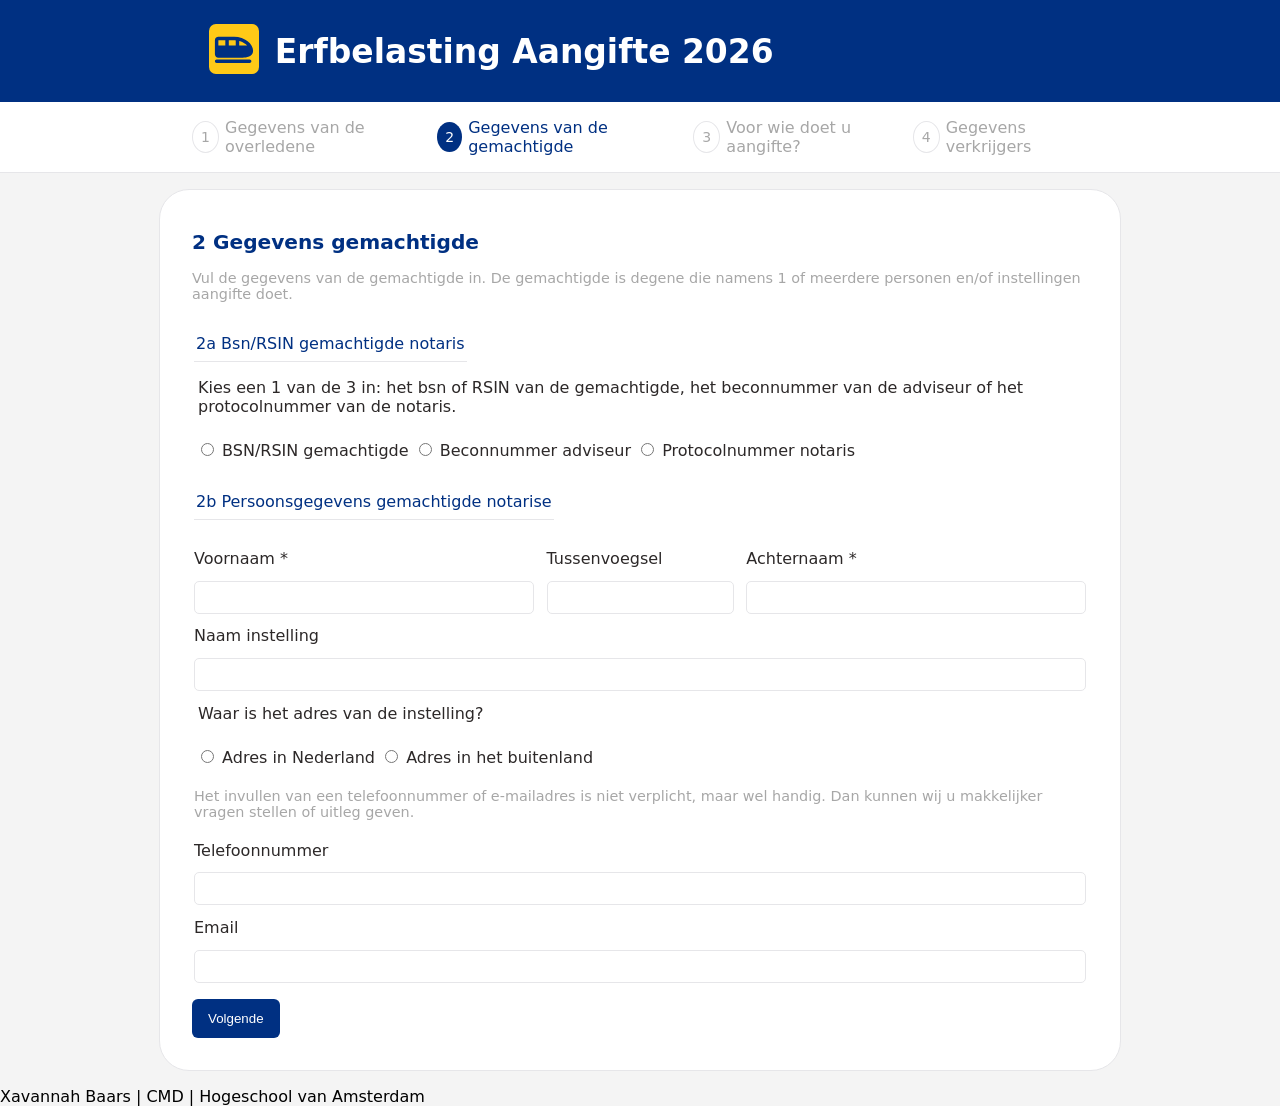
==== pagina2.html @ ca13d6fc "push 3" ====
<!DOCTYPE html>
<html lang="en">
<head>
    <meta charset="UTF-8">
    <meta name="viewport" content="width=device-width, initial-scale=1.0">
    <title>Erfbelasting Aangifte</title>
    <link rel="stylesheet" href="style-test.css">
</head>
<body>
    <header>
        <ul class="header">
        <li><img src="train-svgrepo-com.svg" alt="Logo" class="logo"></li>
        <li><h1>Erfbelasting Aangifte 2026</h1></li>
        </ul>
    </header>
    <main>
        <div class="achtergrond-navigatie">
            <ul class="navigatie">
                <li><a href="index.html"><div class="number">1</div><div class="hide-text">Gegevens van de overledene</div></a></li>
                <li><a href="pagina2.html" class="active"><div class="number">2</div><div class="hide-text">Gegevens van de gemachtigde</div></a></li>
                <li><a href="pagina3.html"><div class="number">3</div><div class="hide-text">Voor wie doet u aangifte?</div></a></li>
                <li><a href="pagina4.html"><div class="number">4</div><div class="hide-text">Gegevens verkrijgers</div></a></li>
            </ul>
        </div>
        <form action="pagina3.html">
            <!-- 2 Gegevens gemachtigde --> 
                <h2>2 Gegevens gemachtigde</h2>
                <p class="sectie-omschrijving">Vul de gegevens van de gemachtigde in. De gemachtigde is degene die namens 1 of meerdere personen en/of instellingen aangifte doet.</p>
                    <!-- 2a bsn gemachtigde notaris -->

                        <fieldset class="inner-section-fieldset">
                            <legend>2a Bsn/RSIN gemachtigde notaris</legend>
                            <!-- <p class="sectie-omschrijving">Kies een 1 van de 3 in: het bsn of RSIN van de gemachtigde, het beconnummer van de adviseur of het protocolnummer van de notaris.</p> -->

                            <fieldset class="in-form">
                                <legend>Kies een 1 van de 3 in: het bsn of RSIN van de gemachtigde, het beconnummer van de adviseur of het protocolnummer van de notaris.</legend>
                                <label><input type="radio" name="rol" id="rol_bsn"> BSN/RSIN gemachtigde</label>
                                <label><input type="radio" name="rol" id="rol_becon"> Beconnummer adviseur</label>
                                <label><input type="radio" name="rol" id="rol_protocol"> Protocolnummer notaris</label>
                            </fieldset>

                            <div class="input-block" id="blok_bsn">
                                <label for="bsn_gemachtigde">BSN/RSIN gemachtigde *</label>
                                <input type="number" id="bsn_gemachtigde">
                            </div>

                            <div class="input-block" id="blok_becon">
                                <label for="beconnummer_gemachtigde">Beconnummer adviseur *</label>
                                <input type="number" id="beconnummer_gemachtigde">
                            </div>

                            <div class="input-block" id="blok_protocol">
                                <label for="protocolnummer_notaris_gemachtigde">Protocolnummer notaris *</label>
                                <input type="number" id="protocolnummer_notaris_gemachtigde">
                            </div>
                        </fieldset>

                    </fieldset>

                    <!-- 2b persoonsgegevens gemachtigde notarise -->
                    <fieldset class="inner-section-fieldset">
                        <legend>2b Persoonsgegevens gemachtigde notarise</legend>

                        <div class="naam-gemachtigde">
                        <label for="voornaam_gemachtigde">Voornaam *</label>
                        <input type="text" id="voornaam_gemachtigde" required> 

                        <label for="tussenvoegsel_gemachtigde">Tussenvoegsel</label>
                        <input type="text" id="tussenvoegsel_gemachtigde"> 

                        <label for="achternaam_gemachtigde">Achternaam *</label>
                        <input type="text" id="achternaam_gemachtigde" required> 
                        </div>

                        <label for="naaminstelling_gemachtigde">Naam instelling</label>
                        <input type="text" id="naaminstelling_gemachtigde" required>

                        <fieldset class="in-form">
                                <legend>Waar is het adres van de instelling?</legend>
                                <label><input type="radio" name="adres" id="adres_nl"> Adres in Nederland</label>
                                <label><input type="radio" name="adres" id="adres_buitenland"> Adres in het buitenland</label>
                        </fieldset>

                        <fieldset class="extravragen4">
                            <legend>Adres in Nederland</legend>
                                
                            <label for="straatnaam_gemachtigde_nl">Straatnaam</label>
                            <input type="text" id="straatnaam_gemachtigde_nl"> 

                            <label for="huisnummer_gemachtigde_nl">Huisnummer</label>
                            <input type="number" id="huisnummer_gemachtigde_nl">

                            <label for="toevoeging_gemachtigde_nl">Toevoeging</label>
                            <input type="text" id="toevoeging_gemachtigde_nl"> 

                            <label for="postcode_gemachtigde_nl">Postcode</label>
                            <input type="number" id="postcode_gemachtigde_nl"> 

                            <label for="woonplaats_gemachtigde_nl">Woonplaats</label>
                            <input type="text" id="woonplaats_gemachtigde_nl"> 
                        </fieldset>

                        <fieldset class="extravragen5">
                            <legend>Adres in het buitenland</legend>
                                
                            <label for="straatnaam_gemachtigde_buitenland">Straatnaam</label>
                            <input type="text" id="straatnaam_gemachtigde_buitenland"> 

                            <label for="huisnummer_gemachtigde_buitenland">Huisnummer</label>
                            <input type="number" id="huisnummer_gemachtigde_buitenland">

                            <label for="postcode_gemachtigde_buitenland">Postcode</label>
                            <input type="number" id="postcode_gemachtigde_buitenland"> 

                            <label for="woonplaats_gemachtigde_buitenland">Landcode</label>
                            <input type="text" id="woonplaats_gemachtigde_buitenland" maxlength="3"> 
                        </fieldset>

                        <p class="sectie-omschrijving">Het invullen van een telefoonnummer of e-mailadres is niet verplicht, maar wel handig. Dan kunnen wij u makkelijker vragen stellen of uitleg geven.</p>

                        <label for="telefoon_gemachtigde">Telefoonnummer</label>
                        <input type="tel" id="telefoon_gemachtigde">  
                            
                        <label for="email_gemachtigde">Email</label>
                        <input type="email" id="email_gemachtigde"> 
                    </fieldset>
                
                <button>Volgende</button>
        </form>
    </main>
    <footer>Xavannah Baars | CMD | Hogeschool van Amsterdam</footer>
</body>
</html>
---- style-test.css ----
:root {
    /* Kleuren */
    --ns-blauw: #003082;
    --ns-geel: #FFC917;

    --ns-accent-blauw: #0f67d4;
    --ns-accent-rood: #c53148;
    --ns-accent-groen: #3B6D11;

    --text-licht: #FFFFFF;
    --text-grijs: #a7a7a7;
    --text-donker: #2c2828;

    --border-kleur: #e6e6e9;
    --achtergond-navigatie: #ffffff;

    /* Randen */
    --border: 1.5px solid var(--border-kleur);
}

/* Main styling */
body {
    margin: 0;
    font-family: system-ui, Arial, sans-serif;
    background-color: #f4f4f4;
}

ul {
    list-style-type: none;
}

a {
    text-decoration: none;
}

/* Header styling */
header {
    background: var(--ns-blauw);
    padding: 1rem;
}

header ul {
    display: flex;
    align-items: center;
    gap: 1rem;
    padding: 0;
}

header img {
    width: 50px;
    height: 50px;
}

header h1 {
    color: var(--text-licht);
    margin: 0;
    font-size: clamp(1.80rem, calc(1.714rem + 0.429vw), 2.25rem); /* gemaakt met font clamp generator */
}

/* Navigatie styling */
.achtergrond-navigatie {
    border-bottom: var(--border);
    position: sticky;
    background-color: var(--achtergond-navigatie);
    top: 0;
    z-index: 1000; 
}

ul.navigatie {
    padding: 1rem 0;
    display: flex;
    justify-content: space-around;
    align-items: center;
    gap: 1rem;
    width: 70%;
    margin: 0 auto;
}

ul.navigatie li a {
    display: flex;
    align-items: center;
    gap: 6px;
}

ul .number {
    width: 30px;
    height: 30px;
    border-radius: 50%;
    color: var(--text-grijs);
    border: var(--border);
    display: flex;
    align-items: center;
    justify-content: center;
    font-size: 14px;
}

ul .hide-text {
    text-indent: -9999px;
    color: var(--text-grijs);
    font-weight: 500;
}

.navigatie li a.active .number {
    background: var(--ns-blauw);
    color: var(--text-licht);
    border: none;
}

.navigatie li a.active .hide-text {
    color: var(--ns-blauw);
}

/* Form styling */

form, fieldset.extravragen1, fieldset.extravragen2, fieldset.extravragen3, fieldset.extravragen4, fieldset.extravragen5 {
    background-color: var(--achtergond-navigatie);
    border: var(--border);
    border-radius: 30px;
    padding: 1rem;
    margin: 1rem 0;
}

form {
    padding: 2rem;
}

h2 {
    color: var(--ns-blauw);
    font-weight: 600; 
    font-size: clamp(1.10rem, calc(1.048rem + 0.262vw), 1.38rem);  
    margin: 0;
    padding: 0.5rem 0;
}

.sectie-omschrijving {
    color: var(--text-grijs);
    font-size: 0.9rem;
    margin: 0.5rem 0;
}

fieldset.inner-section-fieldset {
    padding: 1rem;
    margin-top: 2rem;
    display: flex;
    flex-direction: column;
    gap: 0.8em;
}

fieldset.inner-section-fieldset legend{
    font-size: 1rem;
    font-weight: 500;    
    color: var(--ns-blauw);
    padding-bottom: 0.5rem;
    margin: 1rem 0 1rem 0;
    border-bottom: var(--border);
}

fieldset.inner-section-fieldset, fieldset.in-form {
    border: none;
    padding: 0;
}

fieldset.inner-section-fieldset .naam-overledene{
    display: grid;
    grid-template-columns: 1fr;
    gap: 0.8rem;
}

fieldset.inner-section-fieldset .bsn-overledene {
    display: grid;
    grid-template-columns: 1fr ;
    gap: 0.8rem;
}

fieldset.inner-section-fieldset .naam-gemachtigde {
    display: grid;
    grid-template-columns: 1fr ;
    gap: 0.8rem;
}

fieldset.extravragen1 legend, fieldset.extravragen2 legend, fieldset.extravragen3 legend, fieldset.extravragen4 legend, fieldset.extravragen5 legend {
    padding-bottom: 0;
    border-bottom: none; 
    margin-bottom: 0.5rem;
}

fieldset.inner-section-fieldset label, fieldset.in-form legend {
    font-size: 1rem;
    color: var(--text-donker);
    font-weight: 400;
    border-bottom: none; 
}

fieldset.inner-section-fieldset input {
    border: var(--border);
    border-radius: 5px;
    padding: 0.5rem;
}

input[type="radio"]:checked, input[type="radio"]:checked + label { /* Geeft een andere format aan de radio button zelf en de label eraan  */
    accent-color: #0f67d4; 
    color: #0f67d4;
}

button {
    margin: 1rem 0 0 0;
    padding: 0.75rem 1rem;
    background: var(--ns-blauw);
    border: none;
    color: #ffffff;
    border-radius: 6px;
    cursor: pointer;
    width: fit-content;
}


/* FEEDBACK OP DE GEBRUIKER */

/* input fields feedback */
input:-webkit-autofill { /* Van Google AI : zorgt ervoor dat de normale autofill weg wordt gelaten en de aangepaste stijl wordt toegepast */
    -webkit-box-shadow: 0 0 0px 1000px white inset;
    box-shadow: 0 0 0px 1000px white inset;
}

/* Focus state */
input:not([type="radio"]):focus {
    outline: none;
    box-shadow: 0 0 0 3px rgba(136, 136, 136, 0.15);
}

input:not([type="radio"]):user-valid { /* techniek gebruikt van MDN omdat de placeholder techniek niet werkten op alles 'https://developer.mozilla.org/en-US/docs/Web/CSS/Reference/Selectors/:user-invalid' */
    border-color: var(--ns-accent-groen);
    background: #EAF3DE;
    box-shadow: 0 0 0 3px rgba(59, 109, 17, 0.13);
}

input:not([type="radio"]):user-invalid {
    border-color: var(--ns-accent-rood);
    background: #FCEBEB;
    box-shadow: 0 0 0 3px rgba(163, 45, 45, 0.13);
}

/* Specifiek voor data */
#overlijdensdatum_overledene:user-valid {
    box-shadow: 0 0 0 3px rgba(59, 109, 17, 0.13);
}

/* Error messages */
.error {
    display: none;
    color: #c53148;
    font-size: 0.8rem;
    margin: 0;
    padding: 0.5rem 0;
}

input:user-invalid + .error {
    display: block;
}

/* Continue messages */
.continue {
    display: none;
    color: #0f67d4;
    font-size: 0.9rem;
    margin: 0;
    padding-top: 0.8rem;
}

#partner_overledene_nee:checked ~ .continue, 
#kinderen_overledene_nee:checked ~ .continue,
#testament_overledene_nee:checked ~ .continue {  /* Gebruik niet + maar ~, want er zit een <label> tussen. */
    display: block;
}


/* VERBERGEN VAN STAPPEN */

/* Stappen verbergen pagina 1 */
.extravragen1,
.extravragen2,
.extravragen3 {
    display: none;
}

form:has(#partner_overledene_ja:checked) .extravragen1,
form:has(#kinderen_overledene_ja:checked) .extravragen2,
form:has(#testament_overledene_ja:checked) .extravragen3 { /* techniek geleerd van MDN hoe je if :checked kan gebruiken om vragen te laten zien. https://developer.mozilla.org/en-US/docs/Web/CSS/Reference/Selectors/:checked */
    display: flex;
    flex-direction: column;
    gap: 1rem;
    grid-column: 1 / -1;
}

/* Stappen verbergen pagina 2 */
.input-block {
    display: none;
    flex-direction: column;
    gap: 6px;
}

form:has(#rol_bsn:checked) #blok_bsn, form:has(#rol_becon:checked) #blok_becon, form:has(#rol_protocol:checked) #blok_protocol { 
    display: flex;
    gap: 0.8rem;
}

/* Adres verbergen nederland/buitenland */
.extravragen4,
.extravragen5 {
    display: none;
}
j
form:has(#adres_nl:checked) .extravragen4, form:has(#adres_buitenland:checked) .extravragen5 {
    display: flex;
    flex-direction: column;
    gap: 1rem;
}

/* responsive */
@media (width > 1000px) {
    header {
        padding: 1.5rem;
    }

    ul.header {
        width: 70%;
        margin: 0 auto;
    }

    form {
        width: 70%;
        margin: 1rem auto;
    }

    ul .hide-text {
        text-indent: 0;
    }

    fieldset.inner-section-fieldset .naam-overledene{
        display: grid;
        grid-template-columns: 2fr 1fr 2fr;
        gap: 0.8rem;
    }

    fieldset.inner-section-fieldset .bsn-overledene {
        padding-top: 0.8rem;
        display: grid;
        grid-template-columns: 1fr 1fr;
        gap: 0.8rem;
    }

    fieldset.inner-section-fieldset .naam-gemachtigde {
        padding-top: 0.8rem;
        display: grid;
        grid-template-columns: 2fr 1fr 2fr;
        gap: 0.8rem;
    }

    fieldset.inner-section-fieldset .naam-overledene label, fieldset.inner-section-fieldset .bsn-overledene label, fieldset.inner-section-fieldset .naam-gemachtigde label {
        grid-row: 1;
    }

    fieldset.inner-section-fieldset .naam-overledene input, fieldset.inner-section-fieldset .bsn-overledene input, fieldset.inner-section-fieldset .naam-gemachtigde input {
        grid-row: 2;
    }

    fieldset.inner-section-fieldset .bsn-overledene p.error {
        grid-row: 3;
    }

}

@media (width > 1400px) {
    header {
        padding: 2rem;
    }
}
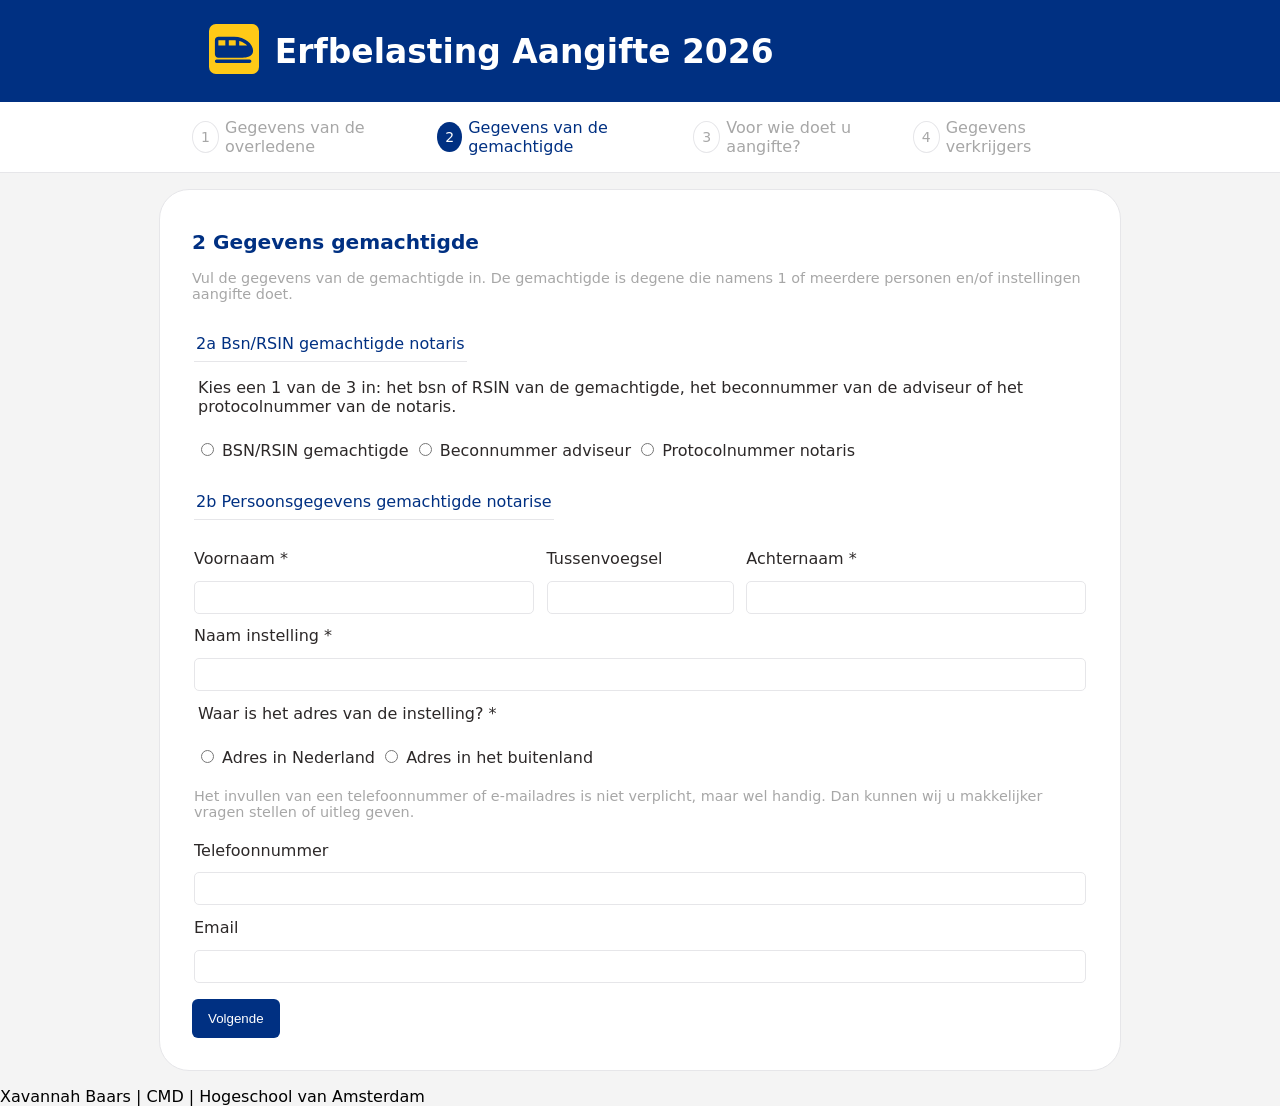
==== commit b739fa0c: "push 4" ====
--- a/pagina2.html
+++ b/pagina2.html
@@ -72,11 +72,11 @@
                         <input type="text" id="achternaam_gemachtigde" required> 
                         </div>
 
-                        <label for="naaminstelling_gemachtigde">Naam instelling</label>
+                        <label for="naaminstelling_gemachtigde">Naam instelling *</label>
                         <input type="text" id="naaminstelling_gemachtigde" required>
 
                         <fieldset class="in-form">
-                                <legend>Waar is het adres van de instelling?</legend>
+                                <legend>Waar is het adres van de instelling? *</legend>
                                 <label><input type="radio" name="adres" id="adres_nl"> Adres in Nederland</label>
                                 <label><input type="radio" name="adres" id="adres_buitenland"> Adres in het buitenland</label>
                         </fieldset>
@@ -84,35 +84,35 @@
                         <fieldset class="extravragen4">
                             <legend>Adres in Nederland</legend>
                                 
-                            <label for="straatnaam_gemachtigde_nl">Straatnaam</label>
+                            <label for="straatnaam_gemachtigde_nl">Straatnaam *</label>
                             <input type="text" id="straatnaam_gemachtigde_nl"> 
 
-                            <label for="huisnummer_gemachtigde_nl">Huisnummer</label>
+                            <label for="huisnummer_gemachtigde_nl">Huisnummer *</label>
                             <input type="number" id="huisnummer_gemachtigde_nl">
 
                             <label for="toevoeging_gemachtigde_nl">Toevoeging</label>
                             <input type="text" id="toevoeging_gemachtigde_nl"> 
 
-                            <label for="postcode_gemachtigde_nl">Postcode</label>
+                            <label for="postcode_gemachtigde_nl">Postcode *</label>
                             <input type="number" id="postcode_gemachtigde_nl"> 
 
-                            <label for="woonplaats_gemachtigde_nl">Woonplaats</label>
+                            <label for="woonplaats_gemachtigde_nl">Woonplaats *</label>
                             <input type="text" id="woonplaats_gemachtigde_nl"> 
                         </fieldset>
 
                         <fieldset class="extravragen5">
                             <legend>Adres in het buitenland</legend>
                                 
-                            <label for="straatnaam_gemachtigde_buitenland">Straatnaam</label>
+                            <label for="straatnaam_gemachtigde_buitenland">Straatnaam *</label>
                             <input type="text" id="straatnaam_gemachtigde_buitenland"> 
 
-                            <label for="huisnummer_gemachtigde_buitenland">Huisnummer</label>
+                            <label for="huisnummer_gemachtigde_buitenland">Huisnummer *</label>
                             <input type="number" id="huisnummer_gemachtigde_buitenland">
 
-                            <label for="postcode_gemachtigde_buitenland">Postcode</label>
+                            <label for="postcode_gemachtigde_buitenland">Postcode *</label>
                             <input type="number" id="postcode_gemachtigde_buitenland"> 
 
-                            <label for="woonplaats_gemachtigde_buitenland">Landcode</label>
+                            <label for="woonplaats_gemachtigde_buitenland">Landcode *</label>
                             <input type="text" id="woonplaats_gemachtigde_buitenland" maxlength="3"> 
                         </fieldset>
 
--- a/style-test.css
+++ b/style-test.css
@@ -122,6 +122,7 @@
 
 form {
     padding: 2rem;
+    margin: 1rem;
 }
 
 h2 {
@@ -309,7 +310,7 @@
 .extravragen5 {
     display: none;
 }
-j
+
 form:has(#adres_nl:checked) .extravragen4, form:has(#adres_buitenland:checked) .extravragen5 {
     display: flex;
     flex-direction: column;
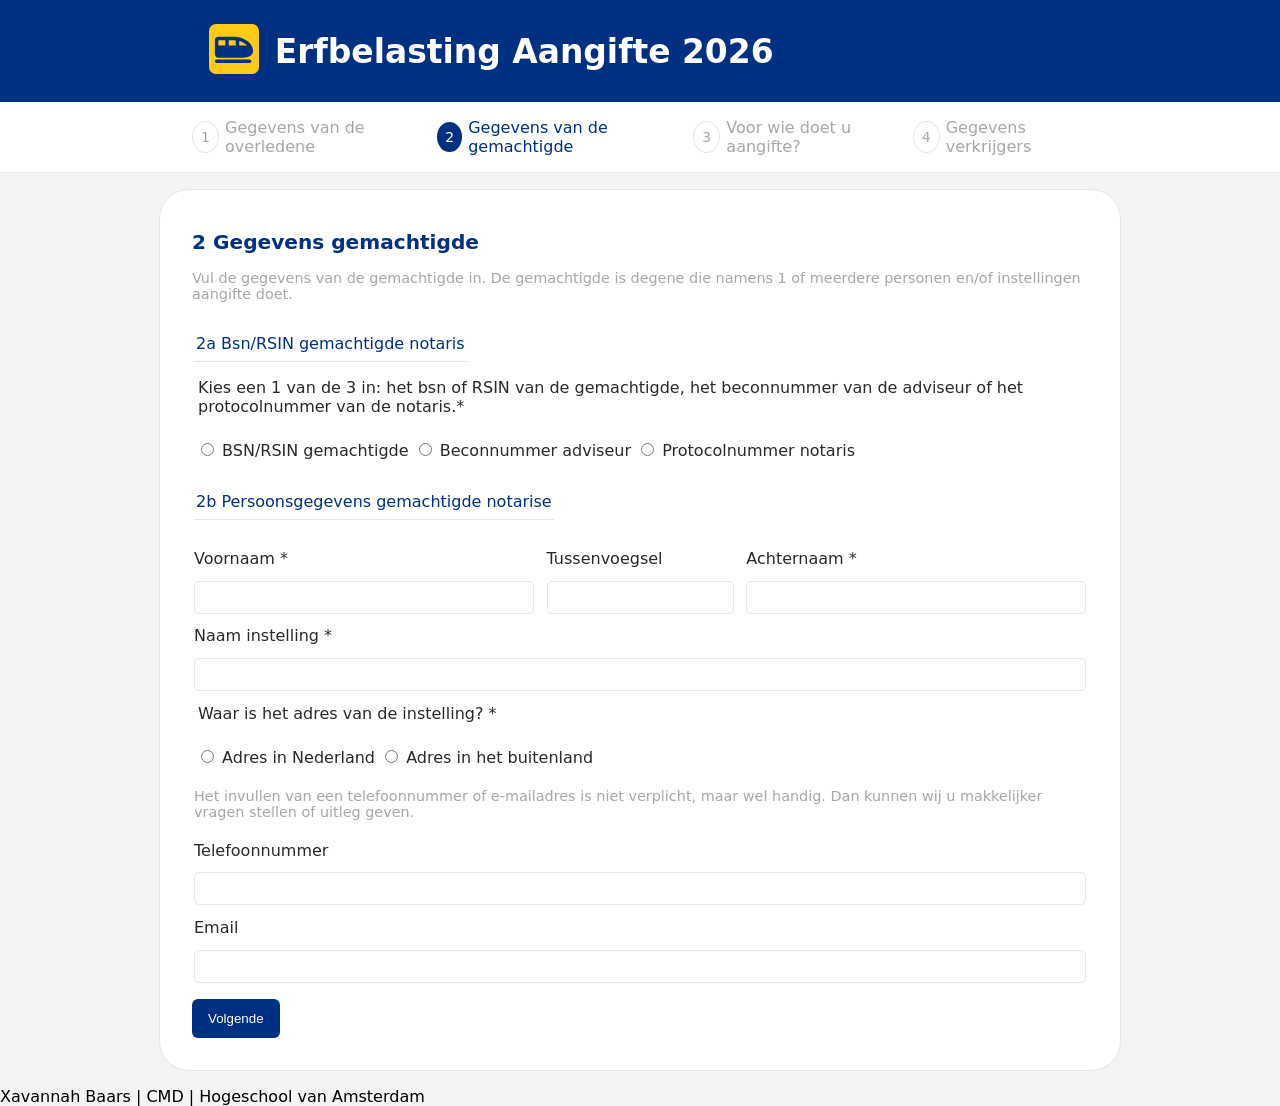
==== commit 2ef0d8fc: "push 8" ====
--- a/pagina2.html
+++ b/pagina2.html
@@ -4,7 +4,7 @@
     <meta charset="UTF-8">
     <meta name="viewport" content="width=device-width, initial-scale=1.0">
     <title>Erfbelasting Aangifte</title>
-    <link rel="stylesheet" href="style-test.css">
+    <link rel="stylesheet" href="style.css">
 </head>
 <body>
     <header>
@@ -18,8 +18,8 @@
             <ul class="navigatie">
                 <li><a href="index.html"><div class="number">1</div><div class="hide-text">Gegevens van de overledene</div></a></li>
                 <li><a href="pagina2.html" class="active"><div class="number">2</div><div class="hide-text">Gegevens van de gemachtigde</div></a></li>
-                <li><a href="pagina3.html"><div class="number">3</div><div class="hide-text">Voor wie doet u aangifte?</div></a></li>
-                <li><a href="pagina4.html"><div class="number">4</div><div class="hide-text">Gegevens verkrijgers</div></a></li>
+                <li><a href="/"><div class="number">3</div><div class="hide-text">Voor wie doet u aangifte?</div></a></li>
+                <li><a href="/"><div class="number">4</div><div class="hide-text">Gegevens verkrijgers</div></a></li>
             </ul>
         </div>
         <form action="pagina3.html">
@@ -33,15 +33,17 @@
                             <!-- <p class="sectie-omschrijving">Kies een 1 van de 3 in: het bsn of RSIN van de gemachtigde, het beconnummer van de adviseur of het protocolnummer van de notaris.</p> -->
 
                             <fieldset class="in-form">
-                                <legend>Kies een 1 van de 3 in: het bsn of RSIN van de gemachtigde, het beconnummer van de adviseur of het protocolnummer van de notaris.</legend>
-                                <label><input type="radio" name="rol" id="rol_bsn"> BSN/RSIN gemachtigde</label>
+                                <legend>Kies een 1 van de 3 in: het bsn of RSIN van de gemachtigde, het beconnummer van de adviseur of het protocolnummer van de notaris.*</legend>
+                                <label><input type="radio" name="rol" id="rol_bsn" required> BSN/RSIN gemachtigde</label>
                                 <label><input type="radio" name="rol" id="rol_becon"> Beconnummer adviseur</label>
                                 <label><input type="radio" name="rol" id="rol_protocol"> Protocolnummer notaris</label>
+                                <p class="error">Kies een van de drie antwoorden</p>
                             </fieldset>
 
                             <div class="input-block" id="blok_bsn">
                                 <label for="bsn_gemachtigde">BSN/RSIN gemachtigde *</label>
-                                <input type="number" id="bsn_gemachtigde">
+                                <input type="number" id="bsn_gemachtigde" pattern="[0-9]{9}">
+                                <p class="error">Vul een geldig Bsn nummer in van 9 cijfers</p>
                             </div>
 
                             <div class="input-block" id="blok_becon">
@@ -74,11 +76,13 @@
 
                         <label for="naaminstelling_gemachtigde">Naam instelling *</label>
                         <input type="text" id="naaminstelling_gemachtigde" required>
+                        <p class="error">Vul de naam in van de instelling</p>
 
                         <fieldset class="in-form">
                                 <legend>Waar is het adres van de instelling? *</legend>
-                                <label><input type="radio" name="adres" id="adres_nl"> Adres in Nederland</label>
+                                <label><input type="radio" name="adres" id="adres_nl" required> Adres in Nederland</label>
                                 <label><input type="radio" name="adres" id="adres_buitenland"> Adres in het buitenland</label>
+                                <p class="error">Kies een van de twee antwoorden</p>
                         </fieldset>
 
                         <fieldset class="extravragen4">
@@ -125,7 +129,7 @@
                         <input type="email" id="email_gemachtigde"> 
                     </fieldset>
                 
-                <button>Volgende</button>
+                <button type="submit">Volgende</button>
         </form>
     </main>
     <footer>Xavannah Baars | CMD | Hogeschool van Amsterdam</footer>
--- a/style.css
+++ b/style.css
@@ -0,0 +1,382 @@
+:root {
+    /* Kleuren */
+    --ns-blauw: #003082;
+    --ns-geel: #FFC917;
+
+    --ns-accent-blauw: #0f67d4;
+    --ns-accent-rood: #c53148;
+    --ns-accent-groen: #3B6D11;
+
+    --text-licht: #FFFFFF;
+    --text-grijs: #a7a7a7;
+    --text-donker: #2c2828;
+
+    --border-kleur: #e6e6e9;
+    --achtergond-navigatie: #ffffff;
+
+    /* Randen */
+    --border: 1.5px solid var(--border-kleur);
+}
+
+/* Main styling */
+body {
+    margin: 0;
+    font-family: system-ui, Arial, sans-serif;
+    background-color: #f4f4f4;
+}
+
+ul {
+    list-style-type: none;
+}
+
+a {
+    text-decoration: none;
+}
+
+/* Header styling */
+header {
+    background: var(--ns-blauw);
+    padding: 1rem;
+}
+
+header ul {
+    display: flex;
+    align-items: center;
+    gap: 1rem;
+    padding: 0;
+}
+
+header img {
+    width: 50px;
+    height: 50px;
+}
+
+header h1 {
+    color: var(--text-licht);
+    margin: 0;
+    font-size: clamp(1.80rem, calc(1.714rem + 0.429vw), 2.25rem); /* gemaakt met font clamp generator */
+}
+
+/* Navigatie styling */
+.achtergrond-navigatie {
+    border-bottom: var(--border);
+    position: sticky;
+    background-color: var(--achtergond-navigatie);
+    top: 0;
+    z-index: 1000; 
+}
+
+ul.navigatie {
+    padding: 1rem 0;
+    display: flex;
+    justify-content: space-around;
+    align-items: center;
+    gap: 1rem;
+    width: 70%;
+    margin: 0 auto;
+}
+
+ul.navigatie li a {
+    display: flex;
+    align-items: center;
+    gap: 6px;
+}
+
+ul .number {
+    width: 30px;
+    height: 30px;
+    border-radius: 50%;
+    color: var(--text-grijs);
+    border: var(--border);
+    display: flex;
+    align-items: center;
+    justify-content: center;
+    font-size: 14px;
+}
+
+ul .hide-text {
+    text-indent: -9999px;
+    color: var(--text-grijs);
+    font-weight: 500;
+}
+
+.navigatie li a.active .number {
+    background: var(--ns-blauw);
+    color: var(--text-licht);
+    border: none;
+}
+
+.navigatie li a.active .hide-text {
+    color: var(--ns-blauw);
+}
+
+/* Form styling */
+
+form, fieldset.extravragen1, fieldset.extravragen2, fieldset.extravragen3, fieldset.extravragen4, fieldset.extravragen5 {
+    background-color: var(--achtergond-navigatie);
+    border: var(--border);
+    border-radius: 30px;
+    padding: 1rem;
+    margin: 1rem 0;
+}
+
+form {
+    padding: 2rem;
+    margin: 1rem;
+}
+
+h2 {
+    color: var(--ns-blauw);
+    font-weight: 600; 
+    font-size: clamp(1.10rem, calc(1.048rem + 0.262vw), 1.38rem);  
+    margin: 0;
+    padding: 0.5rem 0;
+}
+
+.sectie-omschrijving {
+    color: var(--text-grijs);
+    font-size: 0.9rem;
+    margin: 0.5rem 0;
+}
+
+fieldset.inner-section-fieldset {
+    padding: 1rem;
+    margin-top: 2rem;
+    display: flex;
+    flex-direction: column;
+    gap: 0.8em;
+}
+
+fieldset.inner-section-fieldset legend{
+    font-size: 1rem;
+    font-weight: 500;    
+    color: var(--ns-blauw);
+    padding-bottom: 0.5rem;
+    margin: 1rem 0 1rem 0;
+    border-bottom: var(--border);
+}
+
+fieldset.inner-section-fieldset, fieldset.in-form {
+    border: none;
+    padding: 0;
+}
+
+fieldset.inner-section-fieldset .naam-overledene{
+    display: grid;
+    grid-template-columns: 1fr;
+    gap: 0.8rem;
+}
+
+fieldset.inner-section-fieldset .bsn-overledene {
+    display: grid;
+    grid-template-columns: 1fr ;
+    gap: 0.8rem;
+}
+
+fieldset.inner-section-fieldset .naam-gemachtigde {
+    display: grid;
+    grid-template-columns: 1fr ;
+    gap: 0.8rem;
+}
+
+fieldset.extravragen1 legend, fieldset.extravragen2 legend, fieldset.extravragen3 legend, fieldset.extravragen4 legend, fieldset.extravragen5 legend {
+    padding-bottom: 0;
+    border-bottom: none; 
+    margin-bottom: 0.5rem;
+}
+
+fieldset.inner-section-fieldset label, fieldset.in-form legend {
+    font-size: 1rem;
+    color: var(--text-donker);
+    font-weight: 400;
+    border-bottom: none; 
+}
+
+fieldset.inner-section-fieldset input {
+    border: var(--border);
+    border-radius: 5px;
+    padding: 0.5rem;
+}
+
+input[type="radio"]:checked, input[type="radio"]:checked + label { /* Geeft een andere format aan de radio button zelf en de label eraan  */
+    accent-color: #0f67d4; 
+    color: #0f67d4;
+}
+
+button {
+    margin: 1rem 0 0 0;
+    padding: 0.75rem 1rem;
+    background: var(--ns-blauw);
+    border: none;
+    color: #ffffff;
+    border-radius: 6px;
+    cursor: pointer;
+    width: fit-content;
+}
+
+
+/* FEEDBACK OP DE GEBRUIKER */
+
+/* input fields feedback */
+input:-webkit-autofill { /* Van Google AI : zorgt ervoor dat de normale autofill weg wordt gelaten en de aangepaste stijl wordt toegepast */
+    -webkit-box-shadow: 0 0 0px 1000px white inset;
+    box-shadow: 0 0 0px 1000px white inset;
+}
+
+/* Focus state */
+input:not([type="radio"]):focus {
+    outline: none;
+    box-shadow: 0 0 0 3px rgba(136, 136, 136, 0.15);
+}
+
+input:not([type="radio"]):user-valid { /* techniek gebruikt van MDN omdat de placeholder techniek niet werkten op alles 'https://developer.mozilla.org/en-US/docs/Web/CSS/Reference/Selectors/:user-invalid' */
+    border-color: var(--ns-accent-groen);
+    background: #EAF3DE;
+    box-shadow: 0 0 0 3px rgba(59, 109, 17, 0.13);
+}
+
+input:not([type="radio"]):user-invalid {
+    border-color: var(--ns-accent-rood);
+    background: #FCEBEB;
+    box-shadow: 0 0 0 3px rgba(163, 45, 45, 0.13);
+}
+
+/* Specifiek voor data */
+/* #overlijdensdatum_overledene:user-valid {
+    box-shadow: 0 0 0 3px rgba(59, 109, 17, 0.13);
+} */
+
+/* Error messages */
+.error {
+    display: none;
+    color: #c53148;
+    font-size: 0.8rem;
+    margin: 0;
+    padding: 0.5rem 0;
+}
+
+input:user-invalid + .error {  /* + = “select the immediately next sibling” */
+    display: block;
+}
+
+.in-form:has(input[type="radio"]:user-invalid) .error { /* has: is better wanneer het element er niet direct onder staat */
+    display: block;
+}
+
+/* Continue messages */
+.continue {
+    display: none;
+    color: #0f67d4;
+    font-size: 0.9rem;
+    margin: 0;
+    padding-top: 0.8rem;
+}
+
+#partner_overledene_nee:checked ~ .continue, 
+#kinderen_overledene_nee:checked ~ .continue,
+#testament_overledene_nee:checked ~ .continue {  /* Gebruik niet + maar ~, want er zit een <label> tussen. ~ betekend elke contine in hetzelfde parent  */
+    display: block;
+}
+
+
+/* VERBERGEN VAN STAPPEN */
+
+/* Stappen verbergen pagina 1 */
+.extravragen1,
+.extravragen2,
+.extravragen3 {
+    display: none;
+}
+
+form:has(#partner_overledene_ja:checked) .extravragen1,
+form:has(#kinderen_overledene_ja:checked) .extravragen2,
+form:has(#testament_overledene_ja:checked) .extravragen3 { /* techniek geleerd van MDN hoe je if :checked kan gebruiken om vragen te laten zien. https://developer.mozilla.org/en-US/docs/Web/CSS/Reference/Selectors/:checked */
+    display: flex;
+    flex-direction: column;
+    gap: 1rem;
+    grid-column: 1 / -1;
+}
+
+/* Stappen verbergen pagina 2 */
+.input-block {
+    display: none;
+    flex-direction: column;
+    gap: 6px;
+}
+
+form:has(#rol_bsn:checked) #blok_bsn, form:has(#rol_becon:checked) #blok_becon, form:has(#rol_protocol:checked) #blok_protocol { 
+    display: flex;
+    gap: 0.8rem;
+}
+
+/* Adres verbergen nederland/buitenland */
+.extravragen4,
+.extravragen5 {
+    display: none;
+}
+
+form:has(#adres_nl:checked) .extravragen4, form:has(#adres_buitenland:checked) .extravragen5 {
+    display: flex;
+    flex-direction: column;
+    gap: 1rem;
+}
+
+/* responsive */
+@media (width > 1000px) {
+    header {
+        padding: 1.5rem;
+    }
+
+    ul.header {
+        width: 70%;
+        margin: 0 auto;
+    }
+
+    form {
+        width: 70%;
+        margin: 1rem auto;
+    }
+
+    ul .hide-text {
+        text-indent: 0;
+    }
+
+    fieldset.inner-section-fieldset .naam-overledene{
+        display: grid;
+        grid-template-columns: 2fr 1fr 2fr;
+        gap: 0.8rem;
+    }
+
+    fieldset.inner-section-fieldset .bsn-overledene {
+        padding-top: 0.8rem;
+        display: grid;
+        grid-template-columns: 1fr 1fr;
+        gap: 0.8rem;
+    }
+
+    fieldset.inner-section-fieldset .naam-gemachtigde {
+        padding-top: 0.8rem;
+        display: grid;
+        grid-template-columns: 2fr 1fr 2fr;
+        gap: 0.8rem;
+    }
+
+    fieldset.inner-section-fieldset .naam-overledene label, fieldset.inner-section-fieldset .bsn-overledene label, fieldset.inner-section-fieldset .naam-gemachtigde label {
+        grid-row: 1;
+    }
+
+    fieldset.inner-section-fieldset .naam-overledene input, fieldset.inner-section-fieldset .bsn-overledene input, fieldset.inner-section-fieldset .naam-gemachtigde input {
+        grid-row: 2;
+    }
+
+    fieldset.inner-section-fieldset .bsn-overledene p.error {
+        grid-row: 3;
+    }
+
+}
+
+@media (width > 1400px) {
+    header {
+        padding: 2rem;
+    }
+}
